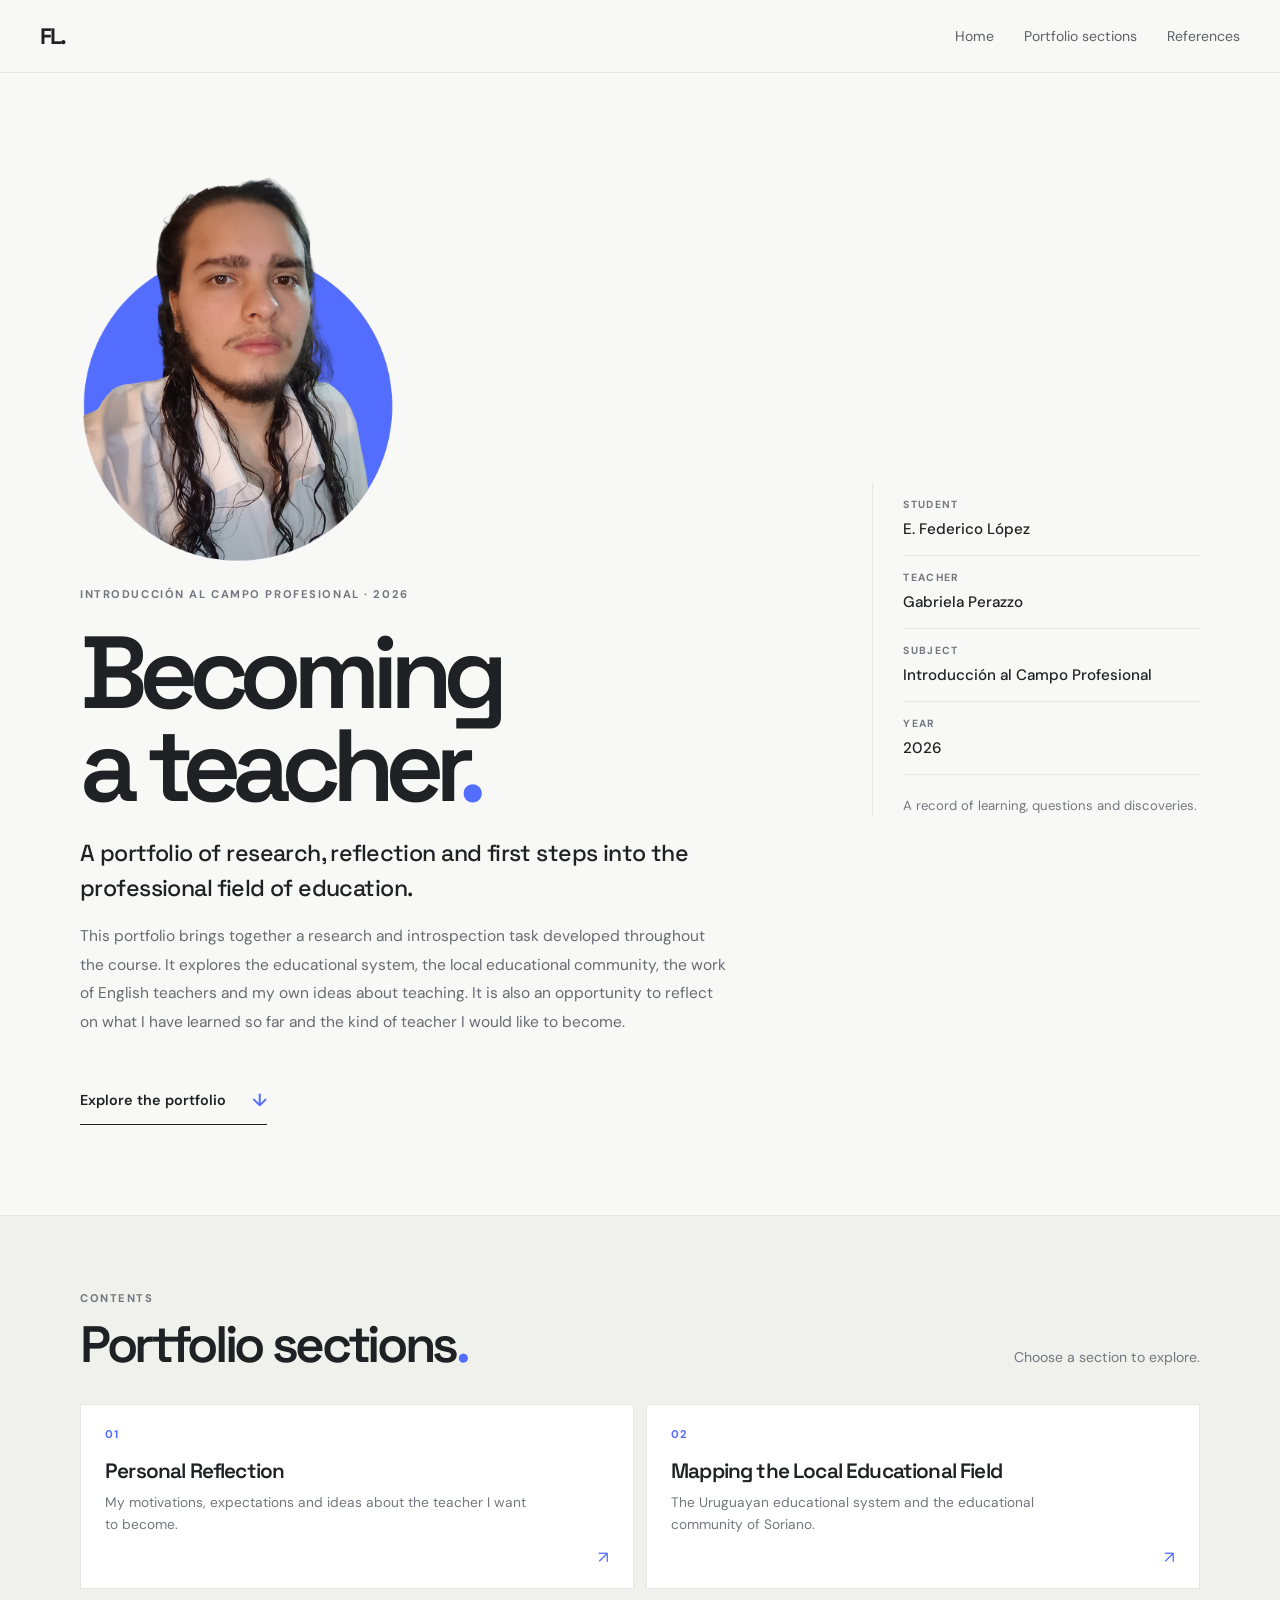
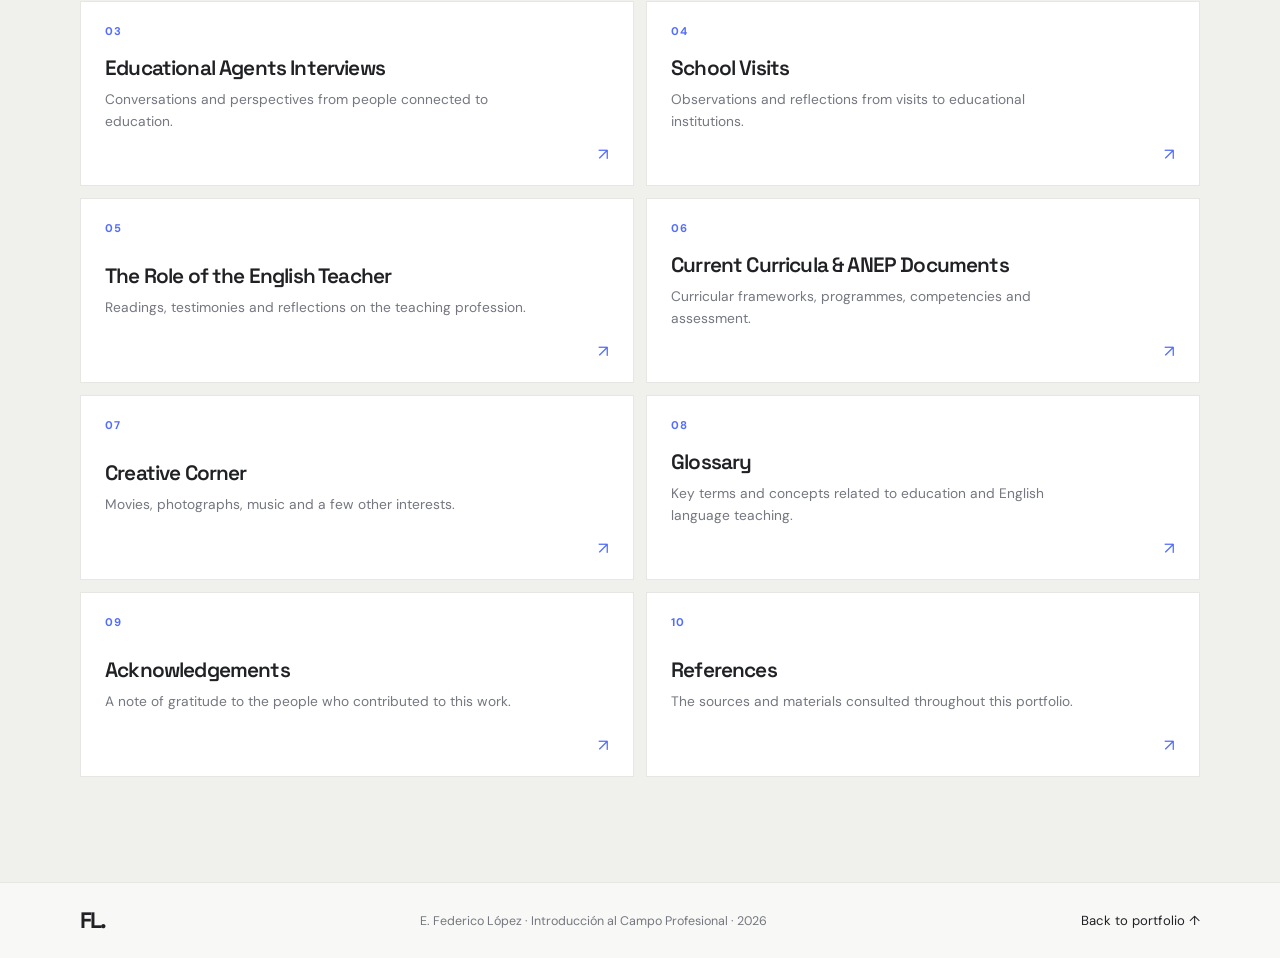
==== portfolio/index.html @ 2c7e5343 "Initial portfolio publication" ====
<!DOCTYPE html>
<html lang="en">
<head>
  <meta charset="UTF-8">
  <meta name="viewport" content="width=device-width, initial-scale=1.0">
  <meta name="description" content="E. Federico López — Introducción al Campo Profesional, 2026.">
  <title>Becoming a Teacher — E. Federico López</title>
  <link rel="preconnect" href="https://fonts.googleapis.com">
  <link rel="preconnect" href="https://fonts.gstatic.com" crossorigin>
  <link href="https://fonts.googleapis.com/css2?family=DM+Sans:wght@400;500;600;700&family=Space+Grotesk:wght@400;500;600;700&display=swap" rel="stylesheet">
  <link rel="stylesheet" href="style.css">
</head>
<body>
<header class="site-header">
  <div class="nav-container">
    <a class="logo" href="index.html">FL.</a>
    <button class="menu-toggle" aria-label="Open navigation" aria-expanded="false"><span></span><span></span></button>
    <nav class="main-nav">
      <a href="index.html">Home</a>
      <a href="index.html#portfolio">Portfolio sections</a>
      <a href="references.html">References</a>
    </nav>
  </div>
</header>
<main>
  <section class="welcome container">
    <div class="welcome-copy">
      <figure class="welcome-photo">
        <img src="images/fede.png" alt="Portrait of E. Federico López">
      </figure>
      <p class="eyebrow">INTRODUCCIÓN AL CAMPO PROFESIONAL · 2026</p>
      <h1>Becoming<br>a teacher<span>.</span></h1>
      <p class="welcome-lead">A portfolio of research, reflection and first steps into the professional field of education.</p>
      <p class="welcome-description">This portfolio brings together a research and introspection task developed throughout the course. It explores the educational system, the local educational community, the work of English teachers and my own ideas about teaching. It is also an opportunity to reflect on what I have learned so far and the kind of teacher I would like to become.</p>
      <a class="welcome-link" href="#portfolio">Explore the portfolio <span>↓</span></a>
    </div>
    <aside class="welcome-details" aria-label="Portfolio information">
      <div class="detail-item"><span>STUDENT</span><strong>E. Federico López</strong></div>
      <div class="detail-item"><span>TEACHER</span><strong>Gabriela Perazzo</strong></div>
      <div class="detail-item"><span>SUBJECT</span><strong>Introducción al Campo Profesional</strong></div>
      <div class="detail-item"><span>YEAR</span><strong>2026</strong></div>
      <div class="detail-note">A record of learning, questions and discoveries.</div>
    </aside>
  </section>

  <section class="portfolio-section" id="portfolio">
    <div class="container">
      <div class="section-heading">
        <div><p class="eyebrow">CONTENTS</p><h2>Portfolio sections<span>.</span></h2></div>
        <p>Choose a section to explore.</p>
      </div>
      <div class="portfolio-grid">
        <a class="portfolio-card" href="personal-reflection.html"><span class="card-number">01</span><div><h3>Personal Reflection</h3><p>My motivations, expectations and ideas about the teacher I want to become.</p></div><span class="card-arrow">↗</span></a>
        <a class="portfolio-card" href="educational-field.html"><span class="card-number">02</span><div><h3>Mapping the Local Educational Field</h3><p>The Uruguayan educational system and the educational community of Soriano.</p></div><span class="card-arrow">↗</span></a>
        <a class="portfolio-card" href="educational-agents.html"><span class="card-number">03</span><div><h3>Educational Agents Interviews</h3><p>Conversations and perspectives from people connected to education.</p></div><span class="card-arrow">↗</span></a>
        <a class="portfolio-card" href="school-visits.html"><span class="card-number">04</span><div><h3>School Visits</h3><p>Observations and reflections from visits to educational institutions.</p></div><span class="card-arrow">↗</span></a>
        <a class="portfolio-card" href="role-of-the-teacher.html"><span class="card-number">05</span><div><h3>The Role of the English Teacher</h3><p>Readings, testimonies and reflections on the teaching profession.</p></div><span class="card-arrow">↗</span></a>
        <a class="portfolio-card" href="curricula.html"><span class="card-number">06</span><div><h3>Current Curricula & ANEP Documents</h3><p>Curricular frameworks, programmes, competencies and assessment.</p></div><span class="card-arrow">↗</span></a>
        <a class="portfolio-card" href="creative-corner.html"><span class="card-number">07</span><div><h3>Creative Corner</h3><p>Movies, photographs, music and a few other interests.</p></div><span class="card-arrow">↗</span></a>
        <a class="portfolio-card" href="glossary.html"><span class="card-number">08</span><div><h3>Glossary</h3><p>Key terms and concepts related to education and English language teaching.</p></div><span class="card-arrow">↗</span></a>
        <a class="portfolio-card" href="acknowledgements.html"><span class="card-number">09</span><div><h3>Acknowledgements</h3><p>A note of gratitude to the people who contributed to this work.</p></div><span class="card-arrow">↗</span></a>
        <a class="portfolio-card" href="references.html"><span class="card-number">10</span><div><h3>References</h3><p>The sources and materials consulted throughout this portfolio.</p></div><span class="card-arrow">↗</span></a>
      </div>
    </div>
  </section>
</main>
<footer class="site-footer">
  <div class="container footer-content">
    <a class="logo" href="index.html">FL.</a>
    <p>E. Federico López · Introducción al Campo Profesional · 2026</p>
    <a href="index.html#portfolio">Back to portfolio ↑</a>
  </div>
</footer>
<script src="script.js"></script>
</body>
</html>
---- portfolio/style.css ----
:root {
  --bg: #f8f8f6;
  --paper: #ffffff;
  --ink: #202124;
  --muted: #74777f;
  --accent: #536dfe;
  --line: #e6e6e2;
  --soft: #eff0ed;
}
* {
  box-sizing: border-box;
}
html {
  scroll-behavior: smooth;
  scroll-padding-top: 100px;
}
body {
  margin: 0;
  background: var(--bg);
  color: var(--ink);
  font-family: "DM Sans", sans-serif;
  -webkit-font-smoothing: antialiased;
}
a {
  color: inherit;
}
.container {
  width: min(1120px, calc(100% - 48px));
  margin-inline: auto;
}
.site-header {
  position: sticky;
  top: 0;
  z-index: 20;
  background: rgba(248, 248, 246, 0.94);
  backdrop-filter: blur(14px);
  border-bottom: 1px solid var(--line);
}
.nav-container {
  width: min(1200px, calc(100% - 48px));
  height: 72px;
  margin: auto;
  display: flex;
  align-items: center;
  justify-content: space-between;
}
.logo {
  font:
    700 1.4rem "Space Grotesk",
    sans-serif;
  text-decoration: none;
  letter-spacing: -0.08em;
}
.main-nav {
  display: flex;
  align-items: center;
  gap: 30px;
}
.main-nav a {
  text-decoration: none;
  color: #5e6067;
  font-size: 0.88rem;
  transition: color 0.2s;
}
.main-nav a:hover {
  color: var(--accent);
}
.menu-toggle {
  display: none;
  border: 0;
  background: transparent;
  padding: 8px;
}
.menu-toggle span {
  display: block;
  width: 22px;
  height: 2px;
  background: var(--ink);
  margin: 5px;
}
.eyebrow {
  margin: 0;
  color: var(--muted);
  font-size: 0.7rem;
  font-weight: 700;
  letter-spacing: 0.14em;
  text-transform: uppercase;
}
.welcome {
  min-height: 590px;
  padding-block: 100px 90px;
  display: grid;
  grid-template-columns: minmax(0, 1.5fr) minmax(260px, 0.7fr);
  gap: 90px;
  align-items: center;
}
.welcome h1 {
  margin: 25px 0 24px;
  font:
    600 clamp(4.1rem, 8vw, 7.4rem)/0.91 "Space Grotesk",
    sans-serif;
  letter-spacing: -0.09em;
}
.welcome h1 span,
.section-heading h2 span,
.page-hero h1 span {
  color: var(--accent);
}
.welcome-lead {
  max-width: 610px;
  margin: 0 0 16px;
  font:
    500 clamp(1.15rem, 2vw, 1.45rem)/1.5 "Space Grotesk",
    sans-serif;
  letter-spacing: -0.025em;
}
.welcome-description {
  max-width: 650px;
  color: #686b72;
  font-size: 0.97rem;
  line-height: 1.85;
}
.welcome-link {
  display: inline-flex;
  gap: 26px;
  align-items: center;
  margin-top: 24px;
  padding: 13px 0;
  text-decoration: none;
  border-bottom: 1px solid var(--ink);
  font-size: 0.9rem;
  font-weight: 600;
}
.welcome-link span {
  color: var(--accent);
  font-size: 1.1rem;
}
.welcome-details {
  border-left: 1px solid var(--line);
  padding-left: 30px;
}
.detail-item {
  padding: 15px 0;
  border-bottom: 1px solid var(--line);
  display: flex;
  flex-direction: column;
  gap: 7px;
}
.detail-item span {
  color: var(--muted);
  font-size: 0.65rem;
  letter-spacing: 0.13em;
  font-weight: 700;
}
.detail-item strong {
  font-size: 0.95rem;
  font-weight: 500;
  line-height: 1.45;
}
.detail-note {
  padding-top: 20px;
  color: var(--muted);
  font-size: 0.82rem;
  line-height: 1.6;
}
.portfolio-section {
  padding: 75px 0 105px;
  background: #f0f0ed;
  border-top: 1px solid var(--line);
}
.section-heading {
  display: flex;
  justify-content: space-between;
  align-items: end;
  gap: 24px;
  margin-bottom: 32px;
}
.section-heading h2 {
  margin: 12px 0 0;
  font:
    600 clamp(2.2rem, 4vw, 3.4rem)/1.08 "Space Grotesk",
    sans-serif;
  letter-spacing: -0.065em;
}
.section-heading > p {
  margin: 0 0 6px;
  color: var(--muted);
  font-size: 0.88rem;
}
.portfolio-grid {
  display: grid;
  grid-template-columns: repeat(2, minmax(0, 1fr));
  gap: 12px;
}
.portfolio-card {
  min-height: 185px;
  padding: 22px 24px 20px;
  background: var(--paper);
  border: 1px solid var(--line);
  display: flex;
  flex-direction: column;
  justify-content: space-between;
  text-decoration: none;
  transition:
    border-color 0.2s,
    transform 0.2s,
    box-shadow 0.2s;
}
.portfolio-card:hover {
  border-color: #b8c1ff;
  transform: translateY(-3px);
  box-shadow: 0 10px 28px rgba(30, 35, 55, 0.06);
}
.card-number {
  color: var(--accent);
  font-size: 0.7rem;
  font-weight: 700;
  letter-spacing: 0.08em;
}
.portfolio-card h3 {
  margin: 17px 0 7px;
  font:
    600 1.3rem/1.2 "Space Grotesk",
    sans-serif;
  letter-spacing: -0.04em;
}
.portfolio-card p {
  max-width: 430px;
  margin: 0;
  color: var(--muted);
  font-size: 0.86rem;
  line-height: 1.6;
}
.card-arrow {
  align-self: flex-end;
  margin-top: 10px;
  font-size: 1.05rem;
  color: var(--accent);
}
.site-footer {
  border-top: 1px solid var(--line);
  padding: 23px 0;
}
.footer-content {
  display: flex;
  align-items: center;
  justify-content: space-between;
  gap: 20px;
}
.footer-content p {
  margin: 0;
  color: var(--muted);
  font-size: 0.78rem;
}
.footer-content > a:last-child {
  font-size: 0.82rem;
  text-decoration: none;
}
.page-hero {
  padding-top: 48px;
  padding-bottom: 65px;
}
.back-link {
  display: inline-block;
  margin-bottom: 40px;
  color: var(--muted);
  text-decoration: none;
  font-size: 0.84rem;
}
.back-link:hover {
  color: var(--accent);
}
.page-hero h1 {
  margin: 16px 0 18px;
  font:
    600 clamp(3.2rem, 7vw, 6rem)/0.98 "Space Grotesk",
    sans-serif;
  letter-spacing: -0.08em;
}
.page-hero .hero-intro {
  max-width: 680px;
  color: #686b72;
  line-height: 1.8;
}
.subnav-wrap {
  position: sticky;
  top: 72px;
  z-index: 10;
  background: rgba(248, 248, 246, 0.95);
  border-block: 1px solid var(--line);
}
.subnav {
  display: flex;
  gap: 28px;
  overflow-x: auto;
  padding-block: 15px;
  scrollbar-width: none;
}
.subnav::-webkit-scrollbar {
  display: none;
}
.subnav a {
  white-space: nowrap;
  text-decoration: none;
  color: var(--muted);
  font-size: 0.82rem;
}
.subnav a:hover {
  color: var(--accent);
}
.content-section {
  padding-block: 78px;
  scroll-margin-top: 100px;
}
.section-tint {
  background: var(--soft);
}
.content-layout {
  display: grid;
  grid-template-columns: 170px minmax(0, 1fr);
  gap: 55px;
}
.content-label {
  color: var(--muted);
  font-size: 0.8rem;
}
.content-label span {
  display: block;
  margin-bottom: 7px;
  color: var(--accent);
  font:
    600 1.1rem "Space Grotesk",
    sans-serif;
}
.content-label p {
  margin: 0;
}
.content-main {
  max-width: 790px;
}
.content-main h2 {
  margin: 0 0 25px;
  font:
    600 clamp(2rem, 4vw, 3rem)/1.12 "Space Grotesk",
    sans-serif;
  letter-spacing: -0.06em;
}
.content-main h3 {
  margin: 42px 0 16px;
  font:
    600 1.45rem "Space Grotesk",
    sans-serif;
  letter-spacing: -0.04em;
}
.content-main p,
.section-lead {
  color: #62656c;
  font-size: 0.97rem;
  line-height: 1.85;
}
.placeholder-panel,
.letter-placeholder {
  margin: 20px 0;
  padding: 25px;
  min-height: 125px;
  background: white;
  border: 1px solid var(--line);
}
.placeholder-panel > p,
.person-card > span {
  margin: 0 0 12px;
  color: var(--accent);
  font-size: 0.67rem;
  font-weight: 700;
  letter-spacing: 0.13em;
}
.placeholder-panel span,
.letter-placeholder span {
  color: var(--muted);
  line-height: 1.7;
}
.letter-placeholder {
  padding: 34px;
}
.letter-placeholder p {
  color: var(--ink);
  font:
    600 1.15rem "Space Grotesk",
    sans-serif;
}
.wide-image {
  margin: 28px 0;
}
.wide-image img {
  display: block;
  width: 100%;
  aspect-ratio: 16/9;
  object-fit: cover;
  background: #e3e3df;
}
.wide-image figcaption {
  margin-top: 8px;
  color: var(--muted);
  font-size: 0.76rem;
}
.people-grid {
  display: grid;
  grid-template-columns: repeat(2, minmax(0, 1fr));
  gap: 12px;
}
.person-card {
  min-height: 150px;
  padding: 22px;
  background: white;
  border: 1px solid var(--line);
}
.person-card h3 {
  margin: 0 0 9px;
  font:
    600 1.25rem "Space Grotesk",
    sans-serif;
}
.person-card p {
  margin: 0;
  color: var(--muted);
  font-size: 0.85rem;
  line-height: 1.6;
}
.next-section {
  padding: 70px 0;
  background: #eff0ed;
}
.next-section h2 {
  font:
    600 clamp(2.3rem, 5vw, 4rem) "Space Grotesk",
    sans-serif;
  letter-spacing: -0.06em;
}
@media (max-width: 820px) {
  .welcome {
    gap: 45px;
    grid-template-columns: minmax(0, 1.2fr) minmax(230px, 0.8fr);
  }
  .content-layout {
    grid-template-columns: 125px minmax(0, 1fr);
    gap: 30px;
  }
}
@media (max-width: 640px) {
  .container {
    width: calc(100% - 36px);
  }
  .nav-container {
    width: calc(100% - 36px);
    height: 66px;
  }
  .menu-toggle {
    display: block;
  }
  .main-nav {
    display: none;
    position: absolute;
    top: 66px;
    left: 0;
    right: 0;
    padding: 20px 22px 24px;
    flex-direction: column;
    align-items: flex-start;
    gap: 19px;
    background: var(--bg);
    border-bottom: 1px solid var(--line);
  }
  .main-nav.open {
    display: flex;
  }
  .welcome {
    min-height: auto;
    padding-block: 70px 65px;
    grid-template-columns: 1fr;
    gap: 45px;
  }
  .welcome h1 {
    font-size: clamp(3.7rem, 16vw, 5.4rem);
  }
  .welcome-details {
    border-left: 0;
    border-top: 1px solid var(--line);
    padding: 12px 0 0;
    display: grid;
    grid-template-columns: 1fr 1fr;
    column-gap: 20px;
  }
  .welcome-photo {
    display: flex;
    align-items: center;
    justify-content: center;
  }
  .detail-note {
    grid-column: 1/-1;
  }
  .portfolio-section {
    padding: 60px 0 75px;
  }
  .section-heading {
    display: block;
  }
  .section-heading > p {
    margin-top: 12px;
  }
  .portfolio-grid {
    grid-template-columns: 1fr;
  }
  .portfolio-card {
    min-height: 160px;
  }
  .footer-content {
    flex-wrap: wrap;
  }
  .footer-content p {
    order: 3;
    width: 100%;
  }
  .page-hero {
    padding-top: 35px;
    padding-bottom: 48px;
  }
  .subnav-wrap {
    top: 66px;
  }
  .content-section {
    padding-block: 58px;
  }
  .content-layout {
    grid-template-columns: 1fr;
    gap: 18px;
  }
  .content-label {
    display: flex;
    align-items: center;
    gap: 10px;
  }
  .content-label span {
    margin: 0;
  }
  .people-grid {
    grid-template-columns: 1fr;
  }
}
@media (prefers-reduced-motion: reduce) {
  html {
    scroll-behavior: auto;
  }
  *,
  *::before,
  *::after {
    transition-duration: 0.01ms !important;
    animation-duration: 0.01ms !important;
  }
}

.welcome-photo {
  margin: 0 0 20px;
}

.welcome-photo img {
  width: min(60%, 320px);
}

/* EDUCATIONAL AGENTS — INTERVIEWS */

.interview-introduction {
  max-width: 760px;
  margin-bottom: 55px;
}

.interview-introduction p {
  margin-bottom: 18px;
  line-height: 1.8;
  color: var(--muted);
}

.interview-list {
  border-top: 1px solid var(--line);
}

.interview-item {
  border-bottom: 1px solid var(--line);
}

.interview-item summary {
  display: grid;
  grid-template-columns: 45px minmax(0, 1fr) 30px;
  align-items: center;
  gap: 18px;
  padding: 23px 5px;
  cursor: pointer;
  list-style: none;
}

.interview-item summary::-webkit-details-marker {
  display: none;
}

.interview-number {
  font-family: "Space Grotesk", sans-serif;
  font-size: 0.85rem;
  color: var(--accent);
}

.interview-person {
  display: flex;
  flex-direction: column;
  gap: 5px;
}

.interview-person strong {
  font-family: "Space Grotesk", sans-serif;
  font-size: 1.15rem;
  font-weight: 600;
  color: var(--ink);
}

.interview-person small {
  font-size: 0.85rem;
  color: var(--muted);
}

.interview-toggle {
  font-size: 1.5rem;
  font-weight: 300;
  color: var(--muted);
  text-align: center;
  transition: transform 0.2s ease;
}

.interview-item[open] .interview-toggle {
  transform: rotate(45deg);
}

.interview-item summary:hover .interview-person strong {
  color: var(--accent);
}

.interview-content {
  max-width: 760px;
  padding: 5px 5px 35px 63px;
}

.interview-question {
  margin-bottom: 32px;
}

.interview-question:last-child {
  margin-bottom: 0;
}

.interview-question h3 {
  margin-bottom: 13px;
  font-family: "Space Grotesk", sans-serif;
  font-size: 1.05rem;
  line-height: 1.5;
  font-weight: 600;
  color: var(--ink);
}

.interview-question p,
.interview-content > p {
  margin-bottom: 14px;
  font-size: 0.96rem;
  line-height: 1.8;
  color: var(--muted);
}

.interview-question p:last-child {
  margin-bottom: 0;
}

/* MOBILE */

@media (max-width: 640px) {
  .interview-introduction {
    margin-bottom: 38px;
  }

  .interview-item summary {
    grid-template-columns: 30px minmax(0, 1fr) 25px;
    gap: 12px;
    padding: 19px 0;
  }

  .interview-person strong {
    font-size: 1.05rem;
  }

  .interview-content {
    padding: 5px 0 28px 0;
  }

  .interview-question {
    margin-bottom: 27px;
  }

  .interview-question h3 {
    font-size: 1rem;
  }

  .interview-question p,
  .interview-content > p {
    font-size: 0.93rem;
  }
}

.table-wrap {
  width: 100%;
  overflow-x: auto;
  margin: 1.5rem 0;
}

.table-wrap table {
  width: 100%;
  border-collapse: collapse;
}

.table-wrap th,
.table-wrap td {
  padding: 0.85rem 1rem;
  text-align: left;
  vertical-align: top;
}

/* Glossary */

.glossary-category {
  margin-top: 3.5rem;
  scroll-margin-top: 100px;
}

.glossary-heading {
  display: flex;
  align-items: baseline;
  gap: 1rem;
  padding-bottom: 1rem;
  margin-bottom: 0.5rem;
  border-bottom: 1px solid var(--line, #e6e6e2);
}

.glossary-heading > span {
  color: var(--muted, #74777f);
  font-size: 0.8rem;
  font-weight: 600;
  letter-spacing: 0.08em;
}

.glossary-heading h3 {
  margin: 0;
  font-family: "Space Grotesk", sans-serif;
  font-size: 1.35rem;
  font-weight: 600;
}

.glossary-list {
  margin: 0;
}

.glossary-entry {
  display: grid;
  grid-template-columns: minmax(190px, 0.8fr) minmax(0, 1.5fr);
  gap: 1.5rem;
  padding: 1.1rem 0;
  border-bottom: 1px solid var(--line, #e6e6e2);
}

.glossary-entry dt {
  font-weight: 600;
  line-height: 1.5;
  color: var(--ink, #202124);
}

.glossary-entry dd {
  margin: 0;
  color: var(--muted, #74777f);
  line-height: 1.65;
}

@media (max-width: 650px) {
  .glossary-category {
    margin-top: 2.5rem;
  }

  .glossary-heading {
    gap: 0.7rem;
  }

  .glossary-heading h3 {
    font-size: 1.15rem;
  }

  .glossary-entry {
    grid-template-columns: 1fr;
    gap: 0.35rem;
    padding: 1rem 0;
  }
}

/* Acknowledgements */

.acknowledgements-content {
  margin-top: 2rem;
}

.acknowledgements-content p {
  margin: 0 0 1.5rem;
  line-height: 1.8;
}

.acknowledgements-ending {
  margin-top: 2.5rem;
  padding: 1.5rem 1.75rem;
  background: var(--soft, #eff0ed);
  border-left: 3px solid var(--accent, #536dfe);
  border-radius: 0 8px 8px 0;
}

.acknowledgements-ending p {
  margin: 0;
  line-height: 1.8;
}

/* References */

.reference-list {
  margin-top: 2rem;
}

.reference-entry {
  margin: 0;
  padding: 1.1rem 0 1.1rem 2rem;
  border-bottom: 1px solid var(--line, #e6e6e2);
  line-height: 1.75;
  text-indent: -2rem;
  overflow-wrap: anywhere;
}

.reference-entry a {
  color: var(--accent, #536dfe);
  text-decoration: none;
  overflow-wrap: anywhere;
}

.reference-entry a:hover {
  text-decoration: underline;
}

.reference-entry em {
  font-style: italic;
}

@media (max-width: 650px) {
  .reference-entry {
    padding: 1rem 0 1rem 1.5rem;
    text-indent: -1.5rem;
    font-size: 0.95rem;
  }
}

/* Creative Corner */

.section-intro {
  margin-bottom: 2rem;
  line-height: 1.8;
  color: var(--muted, #74777f);
}

.creative-entry {
  padding: 1.75rem 0;
  border-bottom: 1px solid var(--line, #e6e6e2);
}

.creative-entry:last-child {
  border-bottom: none;
}

.creative-entry-heading {
  margin-bottom: 1rem;
}

.creative-entry-heading .eyebrow {
  margin-bottom: 0.5rem;
}

.creative-entry h3,
.photo-caption h3,
.music-subsection h3 {
  margin: 0;
  font-family: "Space Grotesk", sans-serif;
  font-size: 1.35rem;
  font-weight: 600;
}

.creative-entry h3 span {
  color: var(--muted, #74777f);
  font-weight: 400;
}

.entry-credit {
  margin: 0.35rem 0 0;
  color: var(--muted, #74777f);
  font-size: 0.9rem;
}

.creative-entry > p,
.photo-caption p,
.song-group > p,
.instrumental-section > p {
  line-height: 1.8;
  color: var(--muted, #74777f);
}

.photo-entry {
  display: grid;
  grid-template-columns: minmax(0, 1fr) minmax(0, 1fr);
  gap: 2rem;
  align-items: center;
  padding: 1.75rem 0;
  border-bottom: 1px solid var(--line, #e6e6e2);
}

.photo-entry:last-child {
  border-bottom: none;
}

.photo-placeholder {
  aspect-ratio: 16 / 10;
  background: var(--soft, #eff0ed);
  border: 1px dashed var(--line, #e6e6e2);
  display: flex;
  flex-direction: column;
  align-items: center;
  justify-content: center;
  gap: 0.5rem;
  color: var(--muted, #74777f);
}

.photo-placeholder span {
  font-size: 0.75rem;
  font-weight: 600;
  letter-spacing: 0.1em;
}

.photo-placeholder p {
  margin: 0;
  font-size: 0.85rem;
}

.photo-caption h3 {
  margin-bottom: 0.75rem;
}

.music-subsection {
  margin-top: 2.5rem;
}

.music-subsection h3 {
  margin-bottom: 1.25rem;
}

.song-group {
  padding: 1.25rem 0;
  border-bottom: 1px solid var(--line, #e6e6e2);
}

.song-group:last-child {
  border-bottom: none;
}

.song-list,
.instrumental-list {
  list-style: none;
  padding: 0;
  margin: 0;
}

.song-list li,
.instrumental-list li {
  padding: 0.35rem 0;
  font-weight: 600;
  color: var(--ink, #202124);
}

.song-list li span,
.instrumental-list li span {
  color: var(--muted, #74777f);
  font-weight: 400;
}

.song-group > p {
  margin: 0.75rem 0 0;
}

.instrumental-section {
  padding-top: 2rem;
  border-top: 1px solid var(--line, #e6e6e2);
}

.instrumental-list {
  margin: 1.25rem 0;
  padding: 1rem 1.25rem;
  background: var(--soft, #eff0ed);
  border-radius: 8px;
}

.instrumental-section > p:last-child {
  margin-top: 1.5rem;
}

@media (max-width: 700px) {
  .photo-entry {
    grid-template-columns: 1fr;
    gap: 1rem;
  }

  .creative-entry {
    padding: 1.4rem 0;
  }

  .music-subsection {
    margin-top: 2rem;
  }
}

.portfolio-figure {
  margin: 2rem 0;
  padding: 1.5rem;
  background: var(--soft, #eff0ed);
  border-radius: 8px;
}

.portfolio-figure img {
  display: block;
  width: 100%;
  height: auto;
  max-height: 700px;
  object-fit: contain;
  margin: 0 auto;
}

.portfolio-figure figcaption {
  margin-top: 1rem;
  text-align: center;
  color: var(--muted, #74777f);
  font-size: 0.85rem;
  line-height: 1.5;
}

@media (max-width: 650px) {
  .portfolio-figure {
    padding: 0.75rem;
    margin: 1.5rem 0;
  }
}

/* School visit photo galleries */

.visit-gallery-section {
  margin: 2.5rem 0;
  min-width: 0;
  padding: 1.5rem;
  background: var(--soft, #eff0ed);
  border-radius: 8px;
}

.visit-gallery-heading {
  display: flex;
  justify-content: space-between;
  align-items: baseline;
  flex-wrap: wrap;
  gap: 0.5rem 1rem;
  margin-bottom: 1rem;
}

.visit-gallery-heading h4 {
  margin: 0;
  font-family: "Space Grotesk", sans-serif;
  font-size: 1rem;
  font-weight: 600;
  color: var(--ink, #202124);
}

.visit-gallery-heading span {
  color: var(--muted, #74777f);
  font-size: 0.8rem;
}

.visit-gallery {
  display: flex;
  gap: 1rem;
  overflow-x: auto;
  overflow-y: hidden;
  padding: 0.25rem 0 0.8rem;
  scroll-snap-type: x mandatory;
  overscroll-behavior-x: contain;
  scrollbar-width: thin;
  scrollbar-color: #a6a8ad transparent;
  -webkit-overflow-scrolling: touch;
}

.visit-gallery-item {
  flex: 0 0 clamp(280px, 38vw, 390px);
  display: block;
  padding: 0;
  margin: 0;
  border: none;
  background: transparent;
  text-align: left;
  cursor: zoom-in;
  scroll-snap-align: start;
}

.visit-gallery-item img {
  display: block;
  width: 100%;
  height: auto;
  aspect-ratio: 3375 / 4219;
  object-fit: contain;
  border-radius: 8px;
  background: white;
  transition: opacity 0.2s ease;
}

.visit-gallery-item:hover img {
  opacity: 0.85;
}

.gallery-number {
  display: block;
  margin-top: 0.55rem;
  color: var(--muted, #74777f);
  font-size: 0.75rem;
  text-align: right;
}

.gallery-hint {
  margin: 0.5rem 0 0;
  color: var(--muted, #74777f);
  font-size: 0.78rem;
}

/* Full-screen image viewer */

.image-lightbox {
  position: fixed;
  inset: 0;
  z-index: 99999;
  display: flex;
  align-items: center;
  justify-content: center;
  padding: 5rem 5.5rem 4.5rem;
  background: rgba(12, 13, 16, 0.96);
  opacity: 0;
  visibility: hidden;
  pointer-events: none;
  transition:
    opacity 0.2s ease,
    visibility 0.2s ease;
}

.image-lightbox.active {
  opacity: 1;
  visibility: visible;
  pointer-events: auto;
}

.lightbox-image-wrap {
  position: relative;
  z-index: 1;
  width: 100%;
  height: 100%;
  display: flex;
  align-items: center;
  justify-content: center;
  overflow: hidden;
  touch-action: none;
  cursor: zoom-in;
}

.lightbox-image {
  display: block;
  max-width: 100%;
  max-height: 100%;
  width: auto;
  height: auto;
  object-fit: contain;
  border-radius: 3px;
  user-select: none;
  -webkit-user-drag: none;
  transform: translate(0, 0) scale(1);
  transform-origin: center center;
  transition: transform 0.2s ease;
  cursor: zoom-in;
}

.lightbox-image.zoomed {
  cursor: grab;
  transition: none;
}

.lightbox-image.dragging {
  cursor: grabbing;
}

/* Close button */

.lightbox-close {
  position: absolute;
  top: 1.25rem;
  right: 1.5rem;
  z-index: 10;
  width: 44px;
  height: 44px;
  display: flex;
  align-items: center;
  justify-content: center;
  padding: 0;
  border: 1px solid rgba(255, 255, 255, 0.25);
  border-radius: 50%;
  background: rgba(255, 255, 255, 0.08);
  color: white;
  font-size: 1.8rem;
  line-height: 1;
  cursor: pointer;
  transition: background 0.2s ease;
}

/* Previous and next buttons */

.lightbox-arrow {
  position: absolute;
  top: 50%;
  z-index: 10;
  width: 48px;
  height: 48px;
  display: flex;
  align-items: center;
  justify-content: center;
  padding: 0;
  border: 1px solid rgba(255, 255, 255, 0.25);
  border-radius: 50%;
  background: rgba(255, 255, 255, 0.08);
  color: white;
  font-size: 1.8rem;
  cursor: pointer;
  transform: translateY(-50%);
  transition: background 0.2s ease;
}

.lightbox-prev {
  left: 1.25rem;
}

.lightbox-next {
  right: 1.25rem;
}

/* Zoom controls and image counter */

.lightbox-bottom {
  position: absolute;
  bottom: 1.25rem;
  left: 50%;
  z-index: 10;
  display: flex;
  align-items: center;
  gap: 1.25rem;
  transform: translateX(-50%);
}

.lightbox-controls {
  display: flex;
  align-items: center;
  gap: 0.5rem;
}

.lightbox-control {
  position: static;
  width: 38px;
  height: 38px;
  display: flex;
  align-items: center;
  justify-content: center;
  padding: 0;
  border: 1px solid rgba(255, 255, 255, 0.25);
  border-radius: 50%;
  background: rgba(255, 255, 255, 0.08);
  color: white;
  font-size: 1.2rem;
  cursor: pointer;
  transition: background 0.2s ease;
}

.lightbox-counter {
  min-width: 4rem;
  color: rgba(255, 255, 255, 0.8);
  font-size: 0.85rem;
  text-align: center;
}

.lightbox-close:hover,
.lightbox-arrow:hover,
.lightbox-control:hover {
  background: rgba(255, 255, 255, 0.2);
}

.lightbox-hint {
  position: absolute;
  bottom: 1.75rem;
  right: 1.5rem;
  z-index: 10;
  color: rgba(255, 255, 255, 0.55);
  font-size: 0.72rem;
}

/* Responsive layout */

@media (max-width: 600px) {
  .visit-gallery-section {
    padding: 1rem;
    margin: 1.5rem 0 2rem;
  }

  .visit-gallery-item {
    flex-basis: min(78vw, 340px);
  }

  .image-lightbox {
    padding: 4.5rem 3.5rem 5rem;
  }

  .lightbox-arrow {
    width: 38px;
    height: 38px;
    font-size: 1.4rem;
  }

  .lightbox-prev {
    left: 0.5rem;
  }

  .lightbox-next {
    right: 0.5rem;
  }

  .lightbox-close {
    top: 0.75rem;
    right: 0.75rem;
  }

  .lightbox-hint {
    display: none;
  }

  .lightbox-bottom {
    bottom: 1rem;
  }
}


/* ---------------------------------
   MOVIE ENTRIES
--------------------------------- */

.movie-entry {
  display: grid;
  grid-template-columns: minmax(130px, 190px) 1fr;
  gap: 2rem;
  align-items: start;
  padding: 2rem 0;
  border-bottom: 1px solid var(--line, #e6e6e2);
}

.movie-entry:last-child {
  border-bottom: none;
}

.movie-poster {
  width: 100%;
  overflow: hidden;
  border-radius: 6px;
  background: var(--soft, #eff0ed);
  aspect-ratio: 2 / 3;
}

.movie-poster img {
  display: block;
  width: 100%;
  height: 100%;
  object-fit: cover;
  transition: transform 0.3s ease;
}

.movie-poster:hover img {
  transform: scale(1.035);
}

.movie-info {
  min-width: 0;
}

.movie-info > p,
.game-info > p {
  line-height: 1.8;
}

/* ---------------------------------
   SONG CARDS
--------------------------------- */

.song-card-grid {
  display: grid;
  grid-template-columns: repeat(3, minmax(0, 1fr));
  gap: 1.25rem;
  margin: 1.25rem 0 1.5rem;
}

.song-card {
  min-width: 0;
}

.song-cover {
  display: block;
  overflow: hidden;
  aspect-ratio: 1 / 1;
  border-radius: 6px;
  background: var(--soft, #eff0ed);
}

.song-cover img {
  display: block;
  width: 100%;
  height: 100%;
  object-fit: cover;
  transition: transform 0.3s ease, opacity 0.3s ease;
}

.song-cover:hover img {
  transform: scale(1.04);
  opacity: 0.88;
}

.song-card-info {
  padding-top: 0.65rem;
}

.song-card-info h4 {
  margin: 0;
  font-family: "Space Grotesk", sans-serif;
  font-size: 0.95rem;
  font-weight: 600;
  line-height: 1.4;
}

.song-card-info h4 a {
  color: var(--ink, #202124);
  text-decoration: none;
  text-decoration-color: var(--accent, #536dfe);
  text-underline-offset: 3px;
  transition: color 0.2s ease;
}

.song-card-info h4 a:hover {
  color: var(--accent, #536dfe);
  text-decoration: underline;
}

.song-card-info p {
  margin: 0.25rem 0 0;
  color: var(--muted, #74777f);
  font-size: 0.82rem;
  line-height: 1.5;
}

.song-group {
  padding: 1.5rem 0;
  border-bottom: 1px solid var(--line, #e6e6e2);
}

.song-group:last-child {
  border-bottom: none;
}

.song-group > p,
.instrumental-section > p {
  line-height: 1.8;
}

/* Instrumental music */

.instrumental-grid {
  margin-top: 1.5rem;
}

/* ---------------------------------
   VIDEO GAME ENTRY
--------------------------------- */

.game-entry {
  display: grid;
  grid-template-columns: minmax(150px, 220px) 1fr;
  gap: 2rem;
  align-items: start;
  margin-top: 1.5rem;
}

.game-image {
  overflow: hidden;
  border-radius: 6px;
  background: var(--soft, #eff0ed);
}

.game-image img {
  display: block;
  width: 100%;
  height: auto;
  aspect-ratio: 1 / 1;
  object-fit: cover;
  transition: transform 0.3s ease;
}

.game-image a:hover img {
  transform: scale(1.035);
}

.game-info {
  min-width: 0;
}

/* ---------------------------------
   RESPONSIVE
--------------------------------- */

@media (max-width: 700px) {
  .song-card-grid {
    grid-template-columns: repeat(2, minmax(0, 1fr));
    gap: 1rem;
  }

  .movie-entry {
    grid-template-columns: 115px minmax(0, 1fr);
    gap: 1.25rem;
  }

  .game-entry {
    grid-template-columns: 130px minmax(0, 1fr);
    gap: 1.25rem;
  }
}

@media (max-width: 420px) {
  .movie-entry {
    grid-template-columns: 95px minmax(0, 1fr);
    gap: 1rem;
  }

  .game-entry {
    grid-template-columns: 1fr;
  }

  .game-image {
    max-width: 220px;
  }

  .movie-info > p,
  .game-info > p {
    font-size: 0.9rem;
  }
}

/* PHOTOGRAPH ENTRIES */
.photo-grid {
  display: grid;
  grid-template-columns: repeat(2, minmax(0, 1fr));
  gap: 1.5rem;
  margin-top: 1.5rem;
}

.photo-entry {
  min-width: 0;
}

.photo-entry a {
  display: block;
  overflow: hidden;
  aspect-ratio: 4 / 3;
  border-radius: 6px;
  background: var(--soft, #eff0ed);
}

.photo-entry img {
  display: block;
  width: 100%;
  height: 100%;
  object-fit: cover;
  transition: transform 0.3s ease;
}

.photo-entry a:hover img {
  transform: scale(1.035);
}

.photo-entry figcaption {
  padding-top: 0.7rem;
  color: var(--muted, #74777f);
  font-size: 0.88rem;
  line-height: 1.6;
}

@media (max-width: 600px) {
  .photo-grid {
    grid-template-columns: 1fr;
    gap: 1.25rem;
  }
}

.movie-poster {
  aspect-ratio: 2 / 3;
  overflow: hidden;
}

.movie-poster img {
  width: 100%;
  height: 100%;
  object-fit: cover;
}
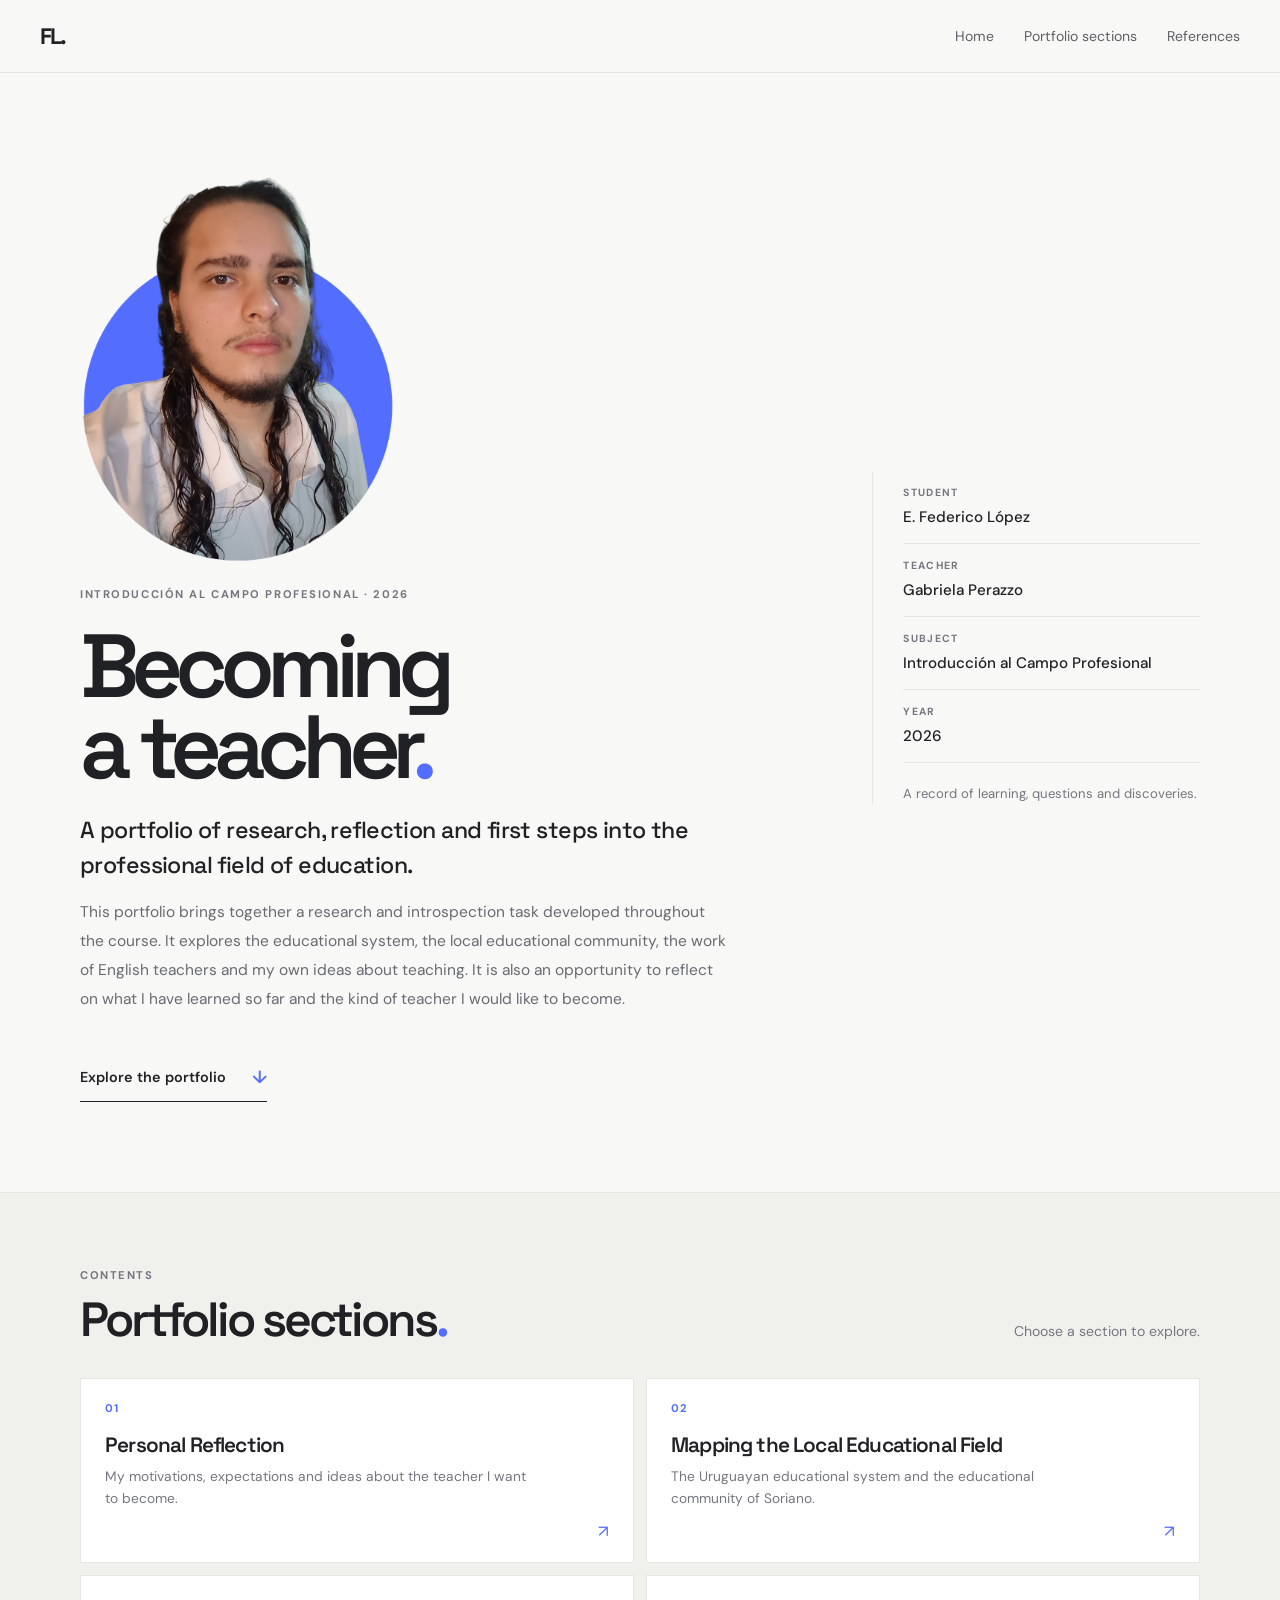
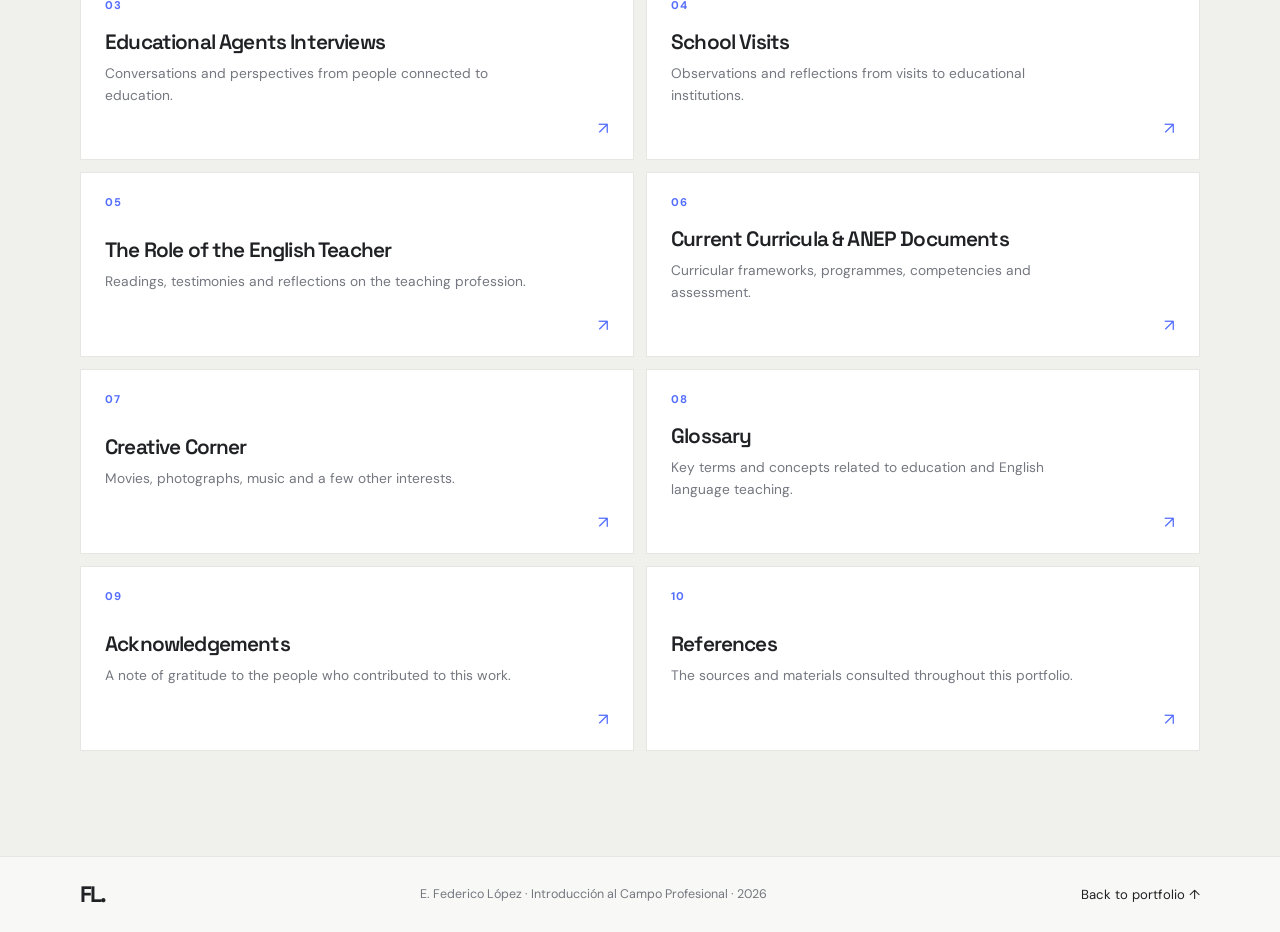
==== commit 4696e527: "Feat - Implement first stable version" ====
--- a/portfolio/index.html
+++ b/portfolio/index.html
@@ -4,7 +4,7 @@
   <meta charset="UTF-8">
   <meta name="viewport" content="width=device-width, initial-scale=1.0">
   <meta name="description" content="E. Federico López — Introducción al Campo Profesional, 2026.">
-  <title>Becoming a Teacher — E. Federico López</title>
+  <title>Teaching with Fede - Portfolio</title>
   <link rel="preconnect" href="https://fonts.googleapis.com">
   <link rel="preconnect" href="https://fonts.gstatic.com" crossorigin>
   <link href="https://fonts.googleapis.com/css2?family=DM+Sans:wght@400;500;600;700&family=Space+Grotesk:wght@400;500;600;700&display=swap" rel="stylesheet">
@@ -71,6 +71,84 @@
     <a href="index.html#portfolio">Back to portfolio ↑</a>
   </div>
 </footer>
+<!-- Full-screen image viewer -->
+<div
+  class="image-lightbox"
+  id="imageLightbox"
+  aria-modal="true"
+  role="dialog"
+  aria-label="Enlarged photograph"
+  aria-hidden="true"
+>
+  <button
+class="lightbox-close"
+type="button"
+aria-label="Close image viewer"
+  >
+&times;
+  </button>
+
+  <button
+class="lightbox-arrow lightbox-prev"
+type="button"
+aria-label="Previous photograph"
+  >
+&#8592;
+  </button>
+
+  <div class="lightbox-image-wrap">
+<img class="lightbox-image" src="" alt="" draggable="false" />
+  </div>
+
+  <button
+class="lightbox-arrow lightbox-next"
+type="button"
+aria-label="Next photograph"
+  >
+&#8594;
+  </button>
+
+  <div class="lightbox-bottom">
+<div class="lightbox-controls">
+  <button
+class="lightbox-control"
+id="zoomOut"
+type="button"
+aria-label="Zoom out"
+title="Zoom out"
+  >
+&minus;
+  </button>
+
+  <button
+class="lightbox-control"
+id="zoomReset"
+type="button"
+aria-label="Reset zoom"
+title="Reset zoom"
+  >
+&#8634;
+  </button>
+
+  <button
+class="lightbox-control"
+id="zoomIn"
+type="button"
+aria-label="Zoom in"
+title="Zoom in"
+  >
++
+  </button>
+</div>
+
+<span class="lightbox-counter" id="lightboxCounter">1 / 2</span>
+  </div>
+
+  <span class="lightbox-hint">
+Click image to zoom · Drag to explore · Use arrows to navigate
+  </span>
+</div>
+
 <script src="script.js"></script>
 </body>
 </html>
--- a/portfolio/style.css
+++ b/portfolio/style.css
@@ -1629,4 +1629,597 @@
   width: 100%;
   height: 100%;
   object-fit: cover;
-}+}
+
+/* ACKNOWLEDGEMENTS CAROUSEL */
+.acknowledgements-carousel {
+  position: relative;
+  max-width: 680px;
+  margin: 2.5rem auto;
+  padding: 0 3rem;
+}
+
+.acknowledgements-slides {
+  position: relative;
+  overflow: hidden;
+  border-radius: 8px;
+  background: var(--soft, #eff0ed);
+}
+
+.acknowledgements-slide {
+  display: none;
+  text-align: center;
+}
+
+.acknowledgements-slide.active {
+  display: block;
+}
+
+.acknowledgements-slide img {
+  display: block;
+  width: 100%;
+  object-fit: cover;
+}
+
+.acknowledgements-slide p {
+  margin: 0;
+  padding: 0.85rem;
+  color: var(--muted, #74777f);
+  font-size: 0.9rem;
+}
+
+.ack-carousel-arrow {
+  position: absolute;
+  top: 45%;
+  transform: translateY(-50%);
+  width: 38px;
+  height: 38px;
+  border: 1px solid var(--line, #e6e6e2);
+  border-radius: 50%;
+  background: white;
+  color: var(--ink, #202124);
+  font-size: 1.2rem;
+  cursor: pointer;
+  transition: background 0.2s ease, color 0.2s ease;
+}
+
+.ack-carousel-arrow:hover {
+  background: var(--accent, #536dfe);
+  color: white;
+}
+
+.ack-carousel-arrow.prev {
+  left: 0;
+}
+
+.ack-carousel-arrow.next {
+  right: 0;
+}
+
+.ack-carousel-indicators {
+  display: flex;
+  justify-content: center;
+  gap: 0.6rem;
+  margin-top: 1rem;
+}
+
+.ack-carousel-indicators button {
+  width: 8px;
+  height: 8px;
+  padding: 0;
+  border: none;
+  border-radius: 50%;
+  background: #d0d0d0;
+  cursor: pointer;
+  transition: background 0.2s ease, transform 0.2s ease;
+}
+
+.ack-carousel-indicators button.active {
+  background: var(--accent, #536dfe);
+  transform: scale(1.25);
+}
+
+@media (max-width: 600px) {
+  .acknowledgements-carousel {
+    padding: 0 2.5rem;
+  }
+
+  .acknowledgements-slide img {
+    height: 260px;
+  }
+
+  .ack-carousel-arrow {
+    width: 32px;
+    height: 32px;
+  }
+}
+
+/* ============================================
+   PORTFOLIO-WIDE POLISH AND RESPONSIVENESS
+   ============================================ */
+
+html {
+  overflow-x: clip;
+  scroll-padding-top: 88px;
+}
+
+body {
+  min-width: 320px;
+  overflow-x: clip;
+}
+
+main,
+.content-main,
+.content-layout,
+.container,
+section,
+article,
+figure {
+  min-width: 0;
+}
+
+main img:not(.lightbox-image) {
+  max-width: 100%;
+  cursor: zoom-in;
+}
+
+.page-hero h1 {
+  font-size: clamp(2.65rem, 5.6vw, 4.65rem);
+  line-height: 1.02;
+  letter-spacing: -0.065em;
+}
+
+.welcome h1 {
+  font-size: clamp(3.35rem, 7vw, 6.15rem);
+}
+
+.section-heading h2,
+.next-section h2 {
+  font-size: clamp(2rem, 4vw, 3rem);
+}
+
+.content-main h2 {
+  font-size: clamp(1.8rem, 3.1vw, 2.45rem);
+  line-height: 1.16;
+  letter-spacing: -0.05em;
+}
+
+.content-main h3 {
+  font-size: 1.28rem;
+  line-height: 1.3;
+}
+
+.content-main p,
+.section-lead {
+  line-height: 1.78;
+}
+
+.content-main > p,
+.content-main > .section-lead {
+  margin-top: 0;
+  margin-bottom: 1.15rem;
+}
+
+.table-wrap {
+  max-width: 100%;
+  overflow-x: auto;
+  margin: 1.6rem 0 2rem;
+  border: 1px solid #dfe1e3;
+  border-radius: 7px;
+  background: #fff;
+  -webkit-overflow-scrolling: touch;
+}
+
+.table-wrap table,
+.content-main > table {
+  width: 100%;
+  border-collapse: collapse;
+  font-size: 0.9rem;
+  line-height: 1.55;
+}
+
+.table-wrap table {
+  min-width: 560px;
+}
+
+.table-wrap th,
+.table-wrap td,
+.content-main > table th,
+.content-main > table td {
+  padding: 0.85rem 1rem;
+  text-align: left;
+  vertical-align: top;
+  border: 1px solid #e1e3e5;
+}
+
+.table-wrap th,
+.content-main > table th {
+  background: #e9ebee;
+  color: #292d33;
+  font-weight: 700;
+}
+
+.table-wrap tbody tr:nth-child(odd),
+.content-main > table tbody tr:nth-child(odd) {
+  background: #f7f8f9;
+}
+
+.table-wrap tbody tr:nth-child(even),
+.content-main > table tbody tr:nth-child(even) {
+  background: #fff;
+}
+
+.table-wrap tbody tr:hover,
+.content-main > table tbody tr:hover {
+  background: #eef1f5;
+}
+
+.handwritten-letter {
+  position: relative;
+  margin: 2rem 0;
+  padding: clamp(1.5rem, 4vw, 2.8rem);
+  background: #fffdf7;
+  border: 1px solid #e8e1d2;
+  border-radius: 3px;
+  box-shadow: 0 8px 24px rgba(45, 39, 27, 0.07);
+}
+
+.handwritten-letter p {
+  margin: 0 0 1.15rem;
+  color: #34332f;
+  font-family: "Caveat", cursive;
+  font-size: clamp(1.35rem, 2.5vw, 1.65rem);
+  font-weight: 100;
+  line-height: 1.45;
+  letter-spacing: 0.010em;
+}
+
+.handwritten-letter p:last-child {
+  margin-bottom: 0;
+}
+
+.personal-reflection-page .placeholder-panel > p {
+  color: #62656c;
+  font-size: 0.97rem;
+  font-weight: 400;
+  letter-spacing: normal;
+  line-height: 1.85;
+}
+
+.personal-reflection-page .placeholder-panel {
+  padding: clamp(1.1rem, 3vw, 1.8rem);
+}
+
+.lightbox-trigger {
+  cursor: zoom-in;
+}
+
+img.lightbox-trigger:focus-visible,
+.lightbox-trigger img:focus-visible {
+  outline: 3px solid var(--accent);
+  outline-offset: 3px;
+}
+
+@media (max-width: 820px) {
+  .container {
+    width: min(100% - 40px, 1120px);
+  }
+
+  .welcome {
+    grid-template-columns: minmax(0, 1.2fr) minmax(190px, 0.8fr);
+    gap: 32px;
+  }
+
+  .content-layout {
+    grid-template-columns: 115px minmax(0, 1fr);
+    gap: 26px;
+  }
+
+  .image-lightbox {
+    padding: 4.5rem 4rem 5rem;
+  }
+}
+
+@media (max-width: 640px) {
+  html {
+    scroll-padding-top: 76px;
+  }
+
+  .container,
+  .nav-container {
+    width: calc(100% - 32px);
+  }
+
+  .page-hero {
+    padding-top: 28px;
+    padding-bottom: 38px;
+  }
+
+  .back-link {
+    margin-bottom: 28px;
+  }
+
+  .page-hero h1 {
+    font-size: clamp(2.45rem, 11vw, 3.6rem);
+    line-height: 1.04;
+    overflow-wrap: anywhere;
+  }
+
+  .page-hero .hero-intro {
+    font-size: 0.94rem;
+    line-height: 1.7;
+  }
+
+  .subnav-wrap {
+    top: 66px;
+  }
+
+  .subnav {
+    gap: 20px;
+    padding-block: 13px;
+  }
+
+  .content-section {
+    padding-block: 44px;
+  }
+
+  .content-layout {
+    grid-template-columns: minmax(0, 1fr);
+    gap: 14px;
+  }
+
+  .content-label {
+    display: flex;
+    align-items: center;
+    gap: 9px;
+    font-size: 0.76rem;
+  }
+
+  .content-label span {
+    margin: 0;
+    font-size: 0.95rem;
+  }
+
+  .content-main {
+    max-width: none;
+    width: 100%;
+  }
+
+  .content-main h2 {
+    margin-bottom: 18px;
+    font-size: clamp(1.55rem, 7vw, 2rem);
+    line-height: 1.2;
+  }
+
+  .content-main h3 {
+    margin-top: 30px;
+    font-size: 1.18rem;
+  }
+
+  .content-main p,
+  .section-lead,
+  .personal-reflection-page .placeholder-panel > p {
+    font-size: 0.93rem;
+    line-height: 1.75;
+  }
+
+  .section-heading h2,
+  .next-section h2 {
+    font-size: clamp(1.85rem, 8vw, 2.5rem);
+    line-height: 1.12;
+  }
+
+  .welcome {
+    padding-block: 55px 48px;
+    grid-template-columns: minmax(0, 1fr);
+    gap: 30px;
+  }
+
+  .welcome h1 {
+    font-size: clamp(3.2rem, 14vw, 4.6rem);
+  }
+
+  .welcome-details {
+    grid-template-columns: minmax(0, 1fr) minmax(0, 1fr);
+    padding-top: 12px;
+  }
+
+  .portfolio-section {
+    padding: 48px 0 58px;
+  }
+
+  .portfolio-grid {
+    grid-template-columns: minmax(0, 1fr);
+  }
+
+  .portfolio-card {
+    min-width: 0;
+    padding: 20px;
+  }
+
+  .footer-content {
+    align-items: flex-start;
+    gap: 14px;
+  }
+
+  .footer-content p {
+    font-size: 0.73rem;
+    line-height: 1.5;
+  }
+
+  .people-grid,
+  .photo-grid,
+  .song-card-grid {
+    grid-template-columns: minmax(0, 1fr);
+  }
+
+  .movie-entry {
+    grid-template-columns: 100px minmax(0, 1fr);
+    gap: 1rem;
+  }
+
+  .game-entry {
+    grid-template-columns: minmax(0, 1fr);
+    gap: 1rem;
+  }
+
+  .game-image {
+    max-width: 220px;
+  }
+
+  .table-wrap {
+    margin-inline: 0;
+  }
+
+  .table-wrap table {
+    min-width: 540px;
+    font-size: 0.84rem;
+  }
+
+  .table-wrap th,
+  .table-wrap td {
+    padding: 0.7rem 0.75rem;
+  }
+
+  .handwritten-letter {
+    margin-block: 1.3rem;
+    padding: 1.3rem 1.15rem;
+  }
+
+  .handwritten-letter p {
+    font-size: 1.4rem;
+    line-height: 1.42;
+  }
+
+  .image-lightbox {
+    padding: 4rem 2.75rem 5.2rem;
+  }
+
+  .lightbox-image-wrap {
+    width: 100%;
+    height: 100%;
+  }
+
+  .lightbox-image {
+    max-width: 100%;
+    max-height: 100%;
+  }
+
+  .lightbox-arrow {
+    width: 34px;
+    height: 34px;
+    font-size: 1.25rem;
+  }
+
+  .lightbox-prev {
+    left: 0.35rem;
+  }
+
+  .lightbox-next {
+    right: 0.35rem;
+  }
+
+  .lightbox-close {
+    top: 0.65rem;
+    right: 0.65rem;
+  }
+
+  .lightbox-bottom {
+    bottom: 0.8rem;
+    gap: 0.65rem;
+  }
+
+  .lightbox-controls {
+    gap: 0.35rem;
+  }
+
+  .lightbox-control {
+    width: 34px;
+    height: 34px;
+  }
+
+  .lightbox-counter {
+    min-width: 3rem;
+    font-size: 0.78rem;
+  }
+
+  .lightbox-hint {
+    display: none;
+  }
+
+  .acknowledgements-carousel {
+    padding-inline: 2.1rem;
+  }
+
+  .acknowledgements-slide img {
+    height: auto;
+    max-height: 60vh;
+    object-fit: contain;
+  }
+
+  .visit-gallery-item {
+    flex-basis: min(82vw, 340px);
+  }
+
+  .visit-gallery-section {
+    padding: 0.85rem;
+  }
+}
+
+@media (max-width: 380px) {
+  .container,
+  .nav-container {
+    width: calc(100% - 28px);
+  }
+
+  .page-hero h1 {
+    font-size: 2.35rem;
+  }
+
+  .movie-entry {
+    grid-template-columns: 82px minmax(0, 1fr);
+    gap: 0.8rem;
+  }
+
+  .lightbox-bottom {
+    gap: 0.4rem;
+  }
+
+  .lightbox-control {
+    width: 31px;
+    height: 31px;
+  }
+
+  .lightbox-counter {
+    min-width: 2.5rem;
+  }
+}
+
+
+/* Two-photo activity layout: both images are visible without gallery controls. */
+.activity-photo-grid {
+  display: grid;
+  grid-template-columns: repeat(2, minmax(0, 1fr));
+  gap: 1rem;
+  width: 100%;
+  margin-top: 1rem;
+}
+
+.activity-photo-grid .visit-gallery-item {
+  width: 100%;
+  min-width: 0;
+  flex: initial;
+  scroll-snap-align: unset;
+}
+
+.activity-photo-grid .visit-gallery-item img {
+  width: 100%;
+  aspect-ratio: 4 / 3;
+  object-fit: cover;
+}
+
+@media (max-width: 560px) {
+  .activity-photo-grid {
+    grid-template-columns: minmax(0, 1fr);
+  }
+}
